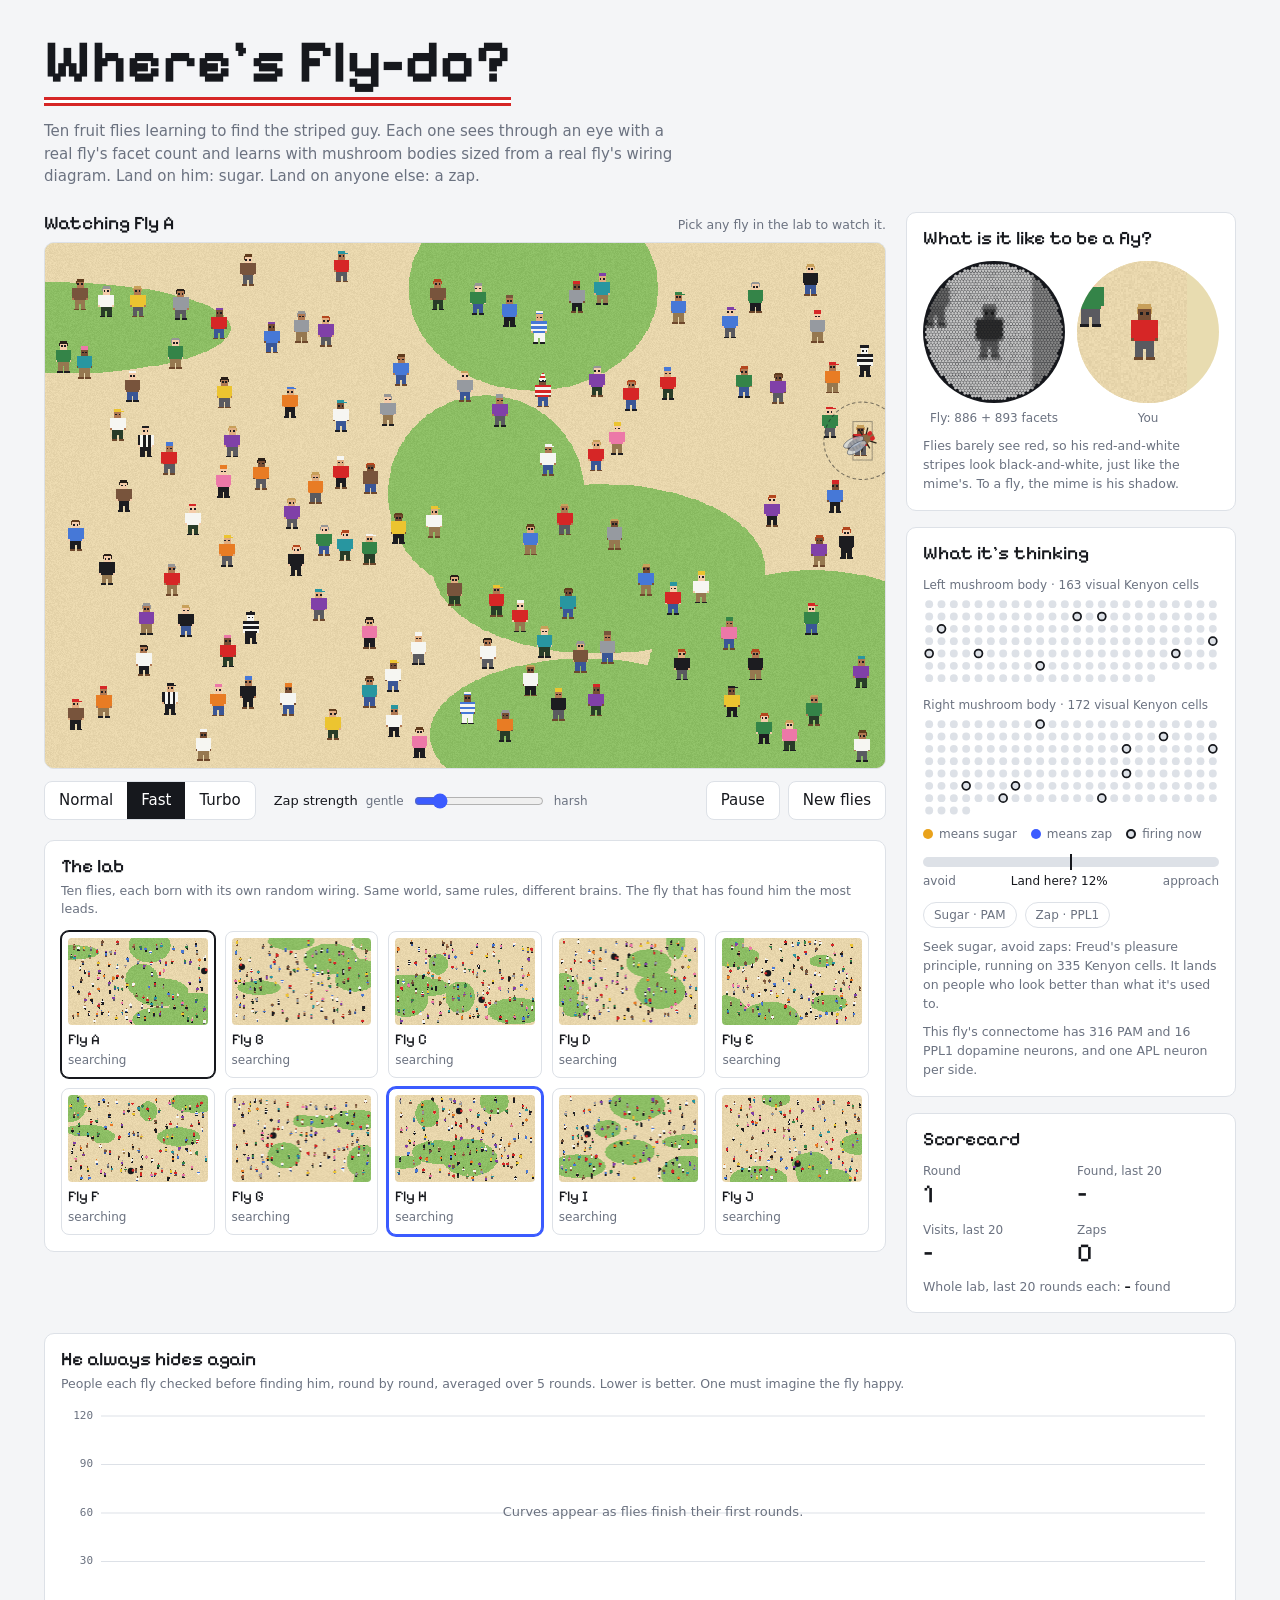
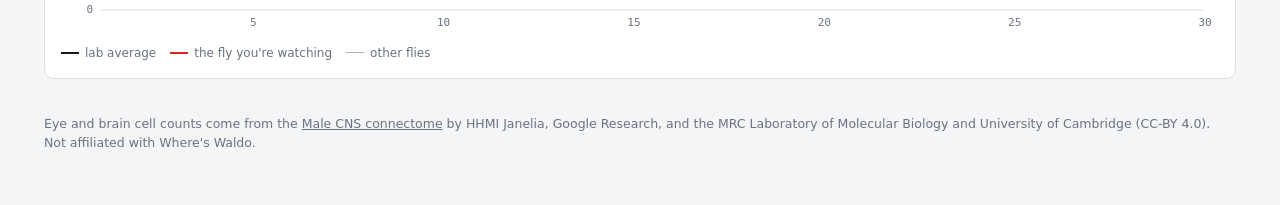
==== index.html @ f1826149 "Name the flies A through J Numbered flies next to numbered places ("Fly 3, 1st") were easy to mix up" ====
<!doctype html>
<html lang="en">
<head>
  <meta charset="utf-8">
  <meta name="viewport" content="width=device-width, initial-scale=1">
  <title>Where's Fly-do?</title>
  <meta name="description" content="Ten fruit flies learn to find the striped guy, using eye and brain cell counts from a real fly's complete wiring diagram.">
  <link rel="preconnect" href="https://fonts.googleapis.com">
  <link rel="preconnect" href="https://fonts.gstatic.com" crossorigin>
  <link rel="stylesheet" href="https://fonts.googleapis.com/css2?family=Pixelify+Sans:wght@500;700&display=swap">
  <link rel="stylesheet" href="style.css">
</head>
<body>
  <header class="masthead">
    <h1>Where's Fly-do?</h1>
    <p class="lede">Ten fruit flies learning to find the striped guy. Each one sees through an eye with a real fly's facet count and learns with mushroom bodies sized from a real fly's wiring diagram. Land on him: sugar. Land on anyone else: a zap.</p>
  </header>

  <main class="layout">
    <section class="stage" aria-labelledby="watching">
      <div class="stagehead">
        <h2 id="watching">Watching Fly A</h2>
        <p class="hint">Pick any fly in the lab to watch it.</p>
      </div>
      <div class="frame">
        <canvas id="page" role="img" aria-label="A crowd of pixel people, with a fly searching it"></canvas>
        <p id="banner" class="banner" hidden></p>
      </div>
      <div class="controls">
        <div class="seg" role="group" aria-label="Speed">
          <button type="button" data-speed="normal" aria-pressed="false">Normal</button>
          <button type="button" data-speed="fast" aria-pressed="true">Fast</button>
          <button type="button" data-speed="turbo" aria-pressed="false">Turbo</button>
        </div>
        <label class="zap">
          <span class="label">Zap strength</span>
          <span class="end">gentle</span>
          <input id="zap" type="range" min="0" max="100" value="16">
          <span class="end">harsh</span>
        </label>
        <div class="actions">
          <button type="button" id="pause" class="plain" aria-pressed="false">Pause</button>
          <button type="button" id="reset" class="plain">New flies</button>
        </div>
      </div>
    </section>

    <section class="panel labpanel" aria-labelledby="labhead">
      <h2 id="labhead">The lab</h2>
      <p class="note">Ten flies, each born with its own random wiring. Same world, same rules, different brains. The fly that has found him the most leads.</p>
      <div id="lab" class="lab"></div>
    </section>

    <aside class="side">
      <section class="panel">
        <h2>What is it like to be a fly?</h2>
        <div class="eyes">
          <figure><canvas id="flyview"></canvas><figcaption id="facets">Fly</figcaption></figure>
          <figure><canvas id="youview"></canvas><figcaption>You</figcaption></figure>
        </div>
        <p class="note">Flies barely see red, so his red-and-white stripes look black-and-white, just like the mime's. To a fly, the mime is his shadow.</p>
      </section>

      <section class="panel">
        <h2>What it's thinking</h2>
        <div class="mb"><span id="mbLeft">Left mushroom body</span><canvas id="kcLeft"></canvas></div>
        <div class="mb"><span id="mbRight">Right mushroom body</span><canvas id="kcRight"></canvas></div>
        <p class="legend"><span><i class="dot sugar"></i>means sugar</span><span><i class="dot zapdot"></i>means zap</span><span><i class="dot firing"></i>firing now</span></p>
        <div class="meter">
          <div class="track"><div id="meterFill" class="fill"></div></div>
          <div class="scale"><span>avoid</span><span id="chance">Land here?</span><span>approach</span></div>
        </div>
        <div class="dans"><span id="pam" class="dan pam">Sugar · PAM</span><span id="ppl1" class="dan ppl1">Zap · PPL1</span></div>
        <p class="note">Seek sugar, avoid zaps: Freud's pleasure principle, running on <span id="kcTotal">335</span> Kenyon cells. It lands on people who look better than what it's used to.</p>
        <p class="note" id="dopamine"></p>
      </section>

      <section class="panel stats">
        <h2>Scorecard</h2>
        <dl>
          <div><dt>Round</dt><dd id="statRound">1</dd></div>
          <div><dt>Found, last 20</dt><dd id="statFound">–</dd></div>
          <div><dt>Visits, last 20</dt><dd id="statVisits">–</dd></div>
          <div><dt>Zaps</dt><dd id="statZaps">0</dd></div>
        </dl>
        <p class="note">Whole lab, last 20 rounds each: <strong id="labFound">–</strong> found</p>
      </section>
    </aside>

    <section class="panel chartpanel" aria-labelledby="charthead">
      <h2 id="charthead">He always hides again</h2>
      <p class="note">People each fly checked before finding him, round by round, averaged over 5 rounds. Lower is better. One must imagine the fly happy.</p>
      <canvas id="chart" role="img" aria-label="Learning curves for the ten flies"></canvas>
      <p class="legend"><span><i class="line avg"></i>lab average</span><span><i class="line mine"></i>the fly you're watching</span><span><i class="line others"></i>other flies</span></p>
    </section>
  </main>

  <footer class="footer">
    <p>Eye and brain cell counts come from the <a href="https://male-cns.janelia.org/">Male CNS connectome</a> by HHMI Janelia, Google Research, and the MRC Laboratory of Molecular Biology and University of Cambridge (CC-BY 4.0). Not affiliated with Where's Waldo.</p>
  </footer>

  <script src="src/connectome.js"></script>
  <script src="src/util.js"></script>
  <script src="src/scene.js"></script>
  <script src="src/eye.js"></script>
  <script src="src/brain.js"></script>
  <script src="src/game.js"></script>
  <script src="src/ui.js"></script>
</body>
</html>
---- style.css ----
:root {
  --paper: #f4f5f7;
  --panel: #ffffff;
  --ink: #16181d;
  --slate: #6b7280;
  --line: #dde1e7;
  --red: #d62626;   /* the striped guy's red, the one color the flies can barely see */
  --honey: #e9a21b; /* sugar */
  --volt: #3b5bff;  /* zap */
  --found: #22c55e; /* a fly just found him */
  --display: "Pixelify Sans", ui-monospace, "Courier New", monospace;
  --body: system-ui, -apple-system, "Segoe UI", Roboto, sans-serif;
  --mono: ui-monospace, "SF Mono", Menlo, Consolas, monospace;
}

* { box-sizing: border-box; }

body {
  margin: 0;
  background: var(--paper);
  color: var(--ink);
  font: 15px/1.5 var(--body);
}

a { color: inherit; }

button:focus-visible,
input:focus-visible {
  outline: 2px solid var(--volt);
  outline-offset: 2px;
}

.masthead {
  max-width: 1240px;
  margin: 0 auto;
  padding: 32px 24px 12px;
}

h1 {
  display: inline-block;
  margin: 0;
  padding-bottom: 14px;
  font-family: var(--display);
  font-weight: 700;
  font-size: clamp(36px, 5.5vw, 60px);
  line-height: 1;
  /* three 3px bands, the same stripes the striped guy wears */
  background: linear-gradient(var(--red) 0 3px, #fff 3px 6px, var(--red) 6px 9px) left bottom / 100% 9px no-repeat;
}

.lede {
  max-width: 68ch;
  margin: 14px 0 0;
  color: var(--slate);
  text-wrap: pretty;
}

.layout {
  max-width: 1240px;
  margin: 0 auto;
  padding: 12px 24px 24px;
  display: grid;
  grid-template-columns: minmax(0, 1fr) 330px;
  /* The side panels are taller than the stage. A flexible second row takes up that extra
     height, so the lab sits right under the stage instead of below a gap. */
  grid-template-rows: auto 1fr auto;
  grid-template-areas:
    "stage side"
    "lab   side"
    "chart chart";
  gap: 20px;
  align-items: start;
}

.stage { grid-area: stage; }
.labpanel { grid-area: lab; }
.side { grid-area: side; display: grid; gap: 16px; }
.chartpanel { grid-area: chart; }

h2 {
  margin: 0;
  font-family: var(--display);
  font-weight: 500;
  font-size: 19px;
  line-height: 1.2;
  text-wrap: balance;
}

.stagehead {
  display: flex;
  flex-wrap: wrap;
  align-items: baseline;
  justify-content: space-between;
  gap: 4px 16px;
  margin-bottom: 8px;
}

.hint, .note {
  margin: 0;
  font-size: 12.5px;
  color: var(--slate);
}

.panel .note { margin-top: 10px; }
.panel h2 + .note { margin-top: 4px; }

.frame {
  position: relative;
  overflow: hidden;
  border: 1px solid var(--line);
  border-radius: 10px;
  background: #e8dcb0;
}

#page {
  display: block;
  width: 100%;
  aspect-ratio: 960 / 600;
}

.banner {
  position: absolute;
  top: 12px;
  left: 50%;
  transform: translateX(-50%);
  margin: 0;
  padding: 6px 14px;
  border-radius: 6px;
  background: var(--ink);
  color: #fff;
  font-family: var(--display);
  font-size: 18px;
  white-space: nowrap;
}

.controls {
  display: flex;
  flex-wrap: wrap;
  align-items: center;
  gap: 10px 18px;
  margin-top: 12px;
}

.seg {
  display: inline-flex;
  overflow: hidden;
  border: 1px solid var(--line);
  border-radius: 8px;
  background: var(--panel);
}

.seg button {
  padding: 7px 14px;
  border: 0;
  background: transparent;
  color: var(--ink);
  font: inherit;
  cursor: pointer;
}

.seg button[aria-pressed="true"] {
  background: var(--ink);
  color: #fff;
}

.zap {
  display: inline-flex;
  align-items: center;
  gap: 8px;
  font-size: 13px;
}

.zap .end { color: var(--slate); font-size: 12px; }
.zap input { width: 130px; accent-color: var(--volt); }

.actions { display: inline-flex; gap: 8px; margin-left: auto; }

.plain {
  padding: 7px 14px;
  border: 1px solid var(--line);
  border-radius: 8px;
  background: var(--panel);
  color: var(--ink);
  font: inherit;
  cursor: pointer;
}

.plain:hover, .seg button:hover:not([aria-pressed="true"]) { background: #eceef2; }

.panel {
  padding: 14px 16px 16px;
  border: 1px solid var(--line);
  border-radius: 10px;
  background: var(--panel);
}

.lab {
  display: grid;
  grid-template-columns: repeat(5, minmax(0, 1fr));
  gap: 10px;
  margin-top: 12px;
}

.card {
  position: relative;
  display: grid;
  gap: 3px;
  padding: 6px 6px 8px;
  border: 1px solid var(--line);
  border-radius: 8px;
  background: var(--panel);
  color: inherit;
  font: inherit;
  text-align: left;
  cursor: pointer;
  transition: border-color 0.15s, box-shadow 0.15s;
}

.card canvas {
  display: block;
  width: 100%;
  aspect-ratio: 16 / 10;
  margin-bottom: 3px;
  border-radius: 4px;
}

.card .name { font-family: var(--display); font-size: 15px; line-height: 1.1; }
.card .score { font-size: 12px; color: var(--slate); font-variant-numeric: tabular-nums; }

.card .rank {
  margin-left: 6px;
  padding: 1px 6px;
  border-radius: 999px;
  background: #eef0f3;
  color: var(--slate);
  font-family: var(--body);
  font-size: 10.5px;
  vertical-align: 2px;
}

.card .rank:empty { display: none; }
.card.leader .rank { background: var(--ink); color: #fff; }
.card:hover { border-color: #b9bfc9; }
.card[aria-pressed="true"] { border-color: var(--ink); box-shadow: 0 0 0 1px var(--ink); }
.card[data-flash="zap"] { border-color: var(--volt); box-shadow: 0 0 0 2px var(--volt); }

/* When a fly finds him, its card glows green for a second, on a layer of its own so the
   watched-fly outline underneath stays put. */
.card::after {
  content: "";
  position: absolute;
  inset: -4px;
  border-radius: 11px;
  box-shadow: 0 0 0 3px var(--found), 0 0 16px 2px rgba(34, 197, 94, 0.6);
  opacity: 0;
  pointer-events: none;
}

.card[data-flash="found"]::after { animation: found-glow 1s ease-out; }

@keyframes found-glow {
  0%, 55% { opacity: 1; }
  100% { opacity: 0; }
}

@media (prefers-reduced-motion: reduce) {
  .card[data-flash="found"]::after { animation: none; opacity: 1; }
}

.eyes {
  display: grid;
  grid-template-columns: 1fr 1fr;
  gap: 12px;
  margin-top: 12px;
}

.eyes figure { margin: 0; }
.eyes canvas { display: block; width: 100%; aspect-ratio: 1; }

figcaption {
  margin-top: 6px;
  font-size: 12px;
  color: var(--slate);
  text-align: center;
  font-variant-numeric: tabular-nums;
}

.mb { margin-top: 12px; }
.mb span { display: block; margin-bottom: 4px; font-size: 12px; color: var(--slate); }
.mb canvas { display: block; width: 100%; height: 90px; }

.legend {
  display: flex;
  flex-wrap: wrap;
  gap: 4px 14px;
  margin: 8px 0 0;
  font-size: 12px;
  color: var(--slate);
}

.legend span { display: inline-flex; align-items: center; gap: 6px; }
.dot { display: inline-block; width: 10px; height: 10px; border-radius: 50%; }
.dot.sugar { background: var(--honey); }
.dot.zapdot { background: var(--volt); }
.dot.firing { background: var(--line); box-shadow: inset 0 0 0 2px var(--ink); }
.line { display: inline-block; width: 18px; border-top: 2.5px solid var(--ink); }
.line.mine { border-top: 2px solid var(--red); }
.line.others { border-top: 1px solid rgba(107, 114, 128, 0.55); }

.meter { margin-top: 14px; }

.track {
  position: relative;
  height: 10px;
  border-radius: 5px;
  background: var(--line);
}

.track::after {
  content: "";
  position: absolute;
  top: -3px;
  bottom: -3px;
  left: calc(50% - 1px);
  width: 2px;
  background: var(--ink);
}

.fill { position: absolute; top: 0; bottom: 0; width: 0; border-radius: 5px; }

.scale {
  display: flex;
  justify-content: space-between;
  margin-top: 5px;
  font-size: 12px;
  color: var(--slate);
}

.scale #chance { color: var(--ink); font-variant-numeric: tabular-nums; }

.dans { display: flex; gap: 8px; margin-top: 12px; }

.dan {
  padding: 3px 10px;
  border: 1px solid var(--line);
  border-radius: 999px;
  font-size: 12px;
  color: var(--slate);
  transition: background-color 0.15s, color 0.15s, border-color 0.15s;
}

.dan.pam.on { background: var(--honey); border-color: var(--honey); color: var(--ink); }
.dan.ppl1.on { background: var(--volt); border-color: var(--volt); color: #fff; }

.stats dl {
  display: grid;
  grid-template-columns: 1fr 1fr;
  gap: 12px;
  margin: 12px 0 0;
}

.stats dt { font-size: 12px; color: var(--slate); }

.stats dd {
  margin: 0;
  font-family: var(--display);
  font-size: 26px;
  line-height: 1.1;
  font-variant-numeric: tabular-nums;
}

.stats strong { color: var(--ink); }

#chart { display: block; width: 100%; height: 230px; margin-top: 12px; }

.footer {
  max-width: 1240px;
  margin: 0 auto;
  padding: 0 24px 40px;
  font-size: 12.5px;
  color: var(--slate);
}

@media (max-width: 980px) {
  .layout {
    grid-template-columns: minmax(0, 1fr);
    grid-template-rows: none;
    grid-template-areas: "stage" "lab" "side" "chart";
  }
  .lab { grid-template-columns: repeat(auto-fill, minmax(150px, 1fr)); }
  .actions { margin-left: 0; }
}
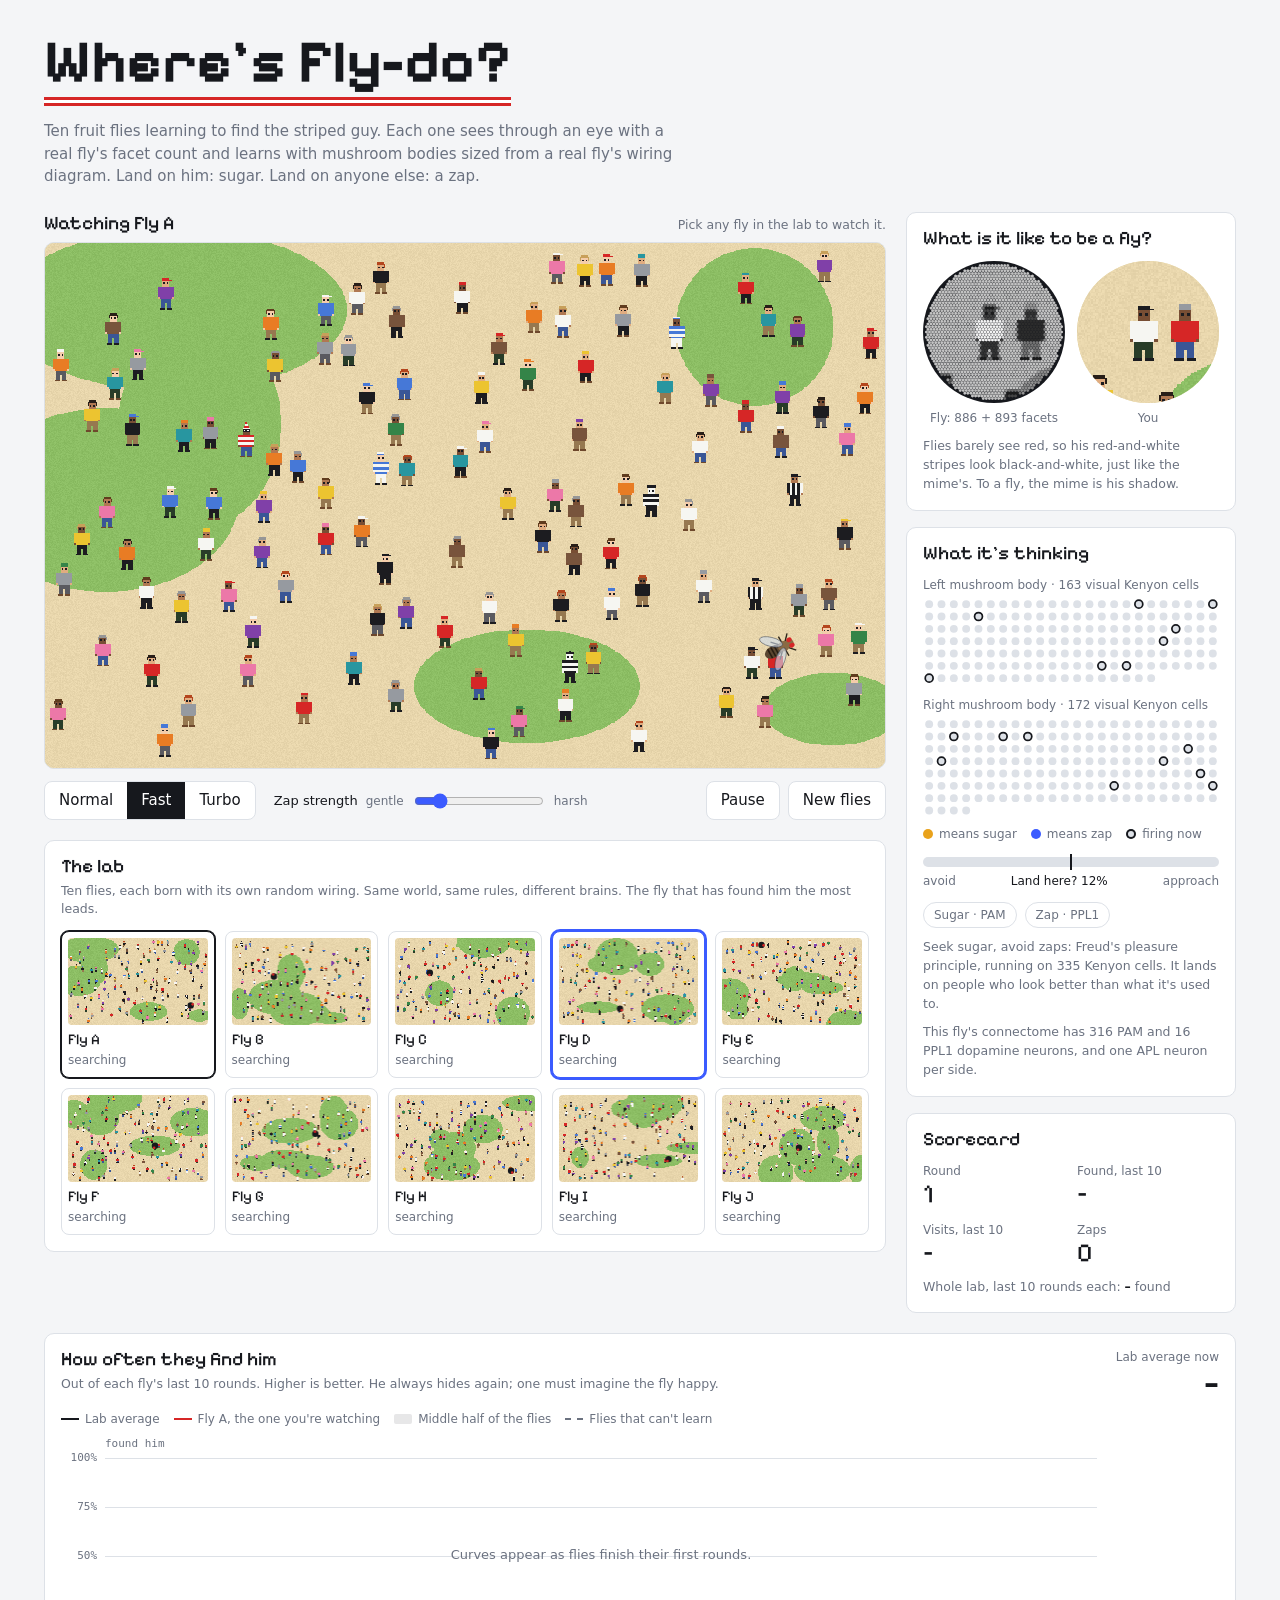
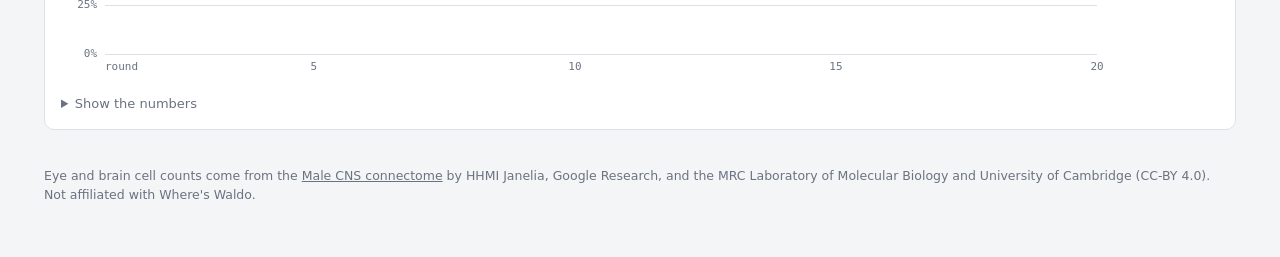
==== commit b21a8a6d: "Clearer learning chart; red crosses on wrong guesses - Plot how often each fly finds him (share of i" ====
--- a/index.html
+++ b/index.html
@@ -79,19 +79,42 @@
         <h2>Scorecard</h2>
         <dl>
           <div><dt>Round</dt><dd id="statRound">1</dd></div>
-          <div><dt>Found, last 20</dt><dd id="statFound">–</dd></div>
-          <div><dt>Visits, last 20</dt><dd id="statVisits">–</dd></div>
+          <div><dt>Found, last 10</dt><dd id="statFound">–</dd></div>
+          <div><dt>Visits, last 10</dt><dd id="statVisits">–</dd></div>
           <div><dt>Zaps</dt><dd id="statZaps">0</dd></div>
         </dl>
-        <p class="note">Whole lab, last 20 rounds each: <strong id="labFound">–</strong> found</p>
+        <p class="note">Whole lab, last 10 rounds each: <strong id="labFound">–</strong> found</p>
       </section>
     </aside>
 
     <section class="panel chartpanel" aria-labelledby="charthead">
-      <h2 id="charthead">He always hides again</h2>
-      <p class="note">People each fly checked before finding him, round by round, averaged over 5 rounds. Lower is better. One must imagine the fly happy.</p>
-      <canvas id="chart" role="img" aria-label="Learning curves for the ten flies"></canvas>
-      <p class="legend"><span><i class="line avg"></i>lab average</span><span><i class="line mine"></i>the fly you're watching</span><span><i class="line others"></i>other flies</span></p>
+      <div class="charthead">
+        <div>
+          <h2 id="charthead">How often they find him</h2>
+          <p class="note">Out of each fly's last 10 rounds. Higher is better. He always hides again; one must imagine the fly happy.</p>
+        </div>
+        <p class="labnow"><span class="labnow-label">Lab average now</span><span id="labNow" class="labnow-value">–</span></p>
+      </div>
+      <p class="legend chartlegend">
+        <span><i class="key avg"></i>Lab average</span>
+        <span><i class="key mine"></i><span><span id="legendFly">Fly A</span>, the one you're watching</span></span>
+        <span><i class="key band"></i>Middle half of the flies</span>
+        <span><i class="key base"></i>Flies that can't learn</span>
+      </p>
+      <div class="chartwrap">
+        <canvas id="chart" tabindex="0" role="img" aria-label="How often the flies find him, round by round. Hover or use the arrow keys to read any round."></canvas>
+        <div id="chartTip" class="tip" hidden></div>
+      </div>
+      <details id="numbers" class="numbers">
+        <summary>Show the numbers</summary>
+        <div class="tablewrap">
+          <table>
+            <caption>The last 15 rounds, newest first. Each value is the share of a fly's last 10 rounds where it found him.</caption>
+            <thead><tr><th scope="col">Round</th><th scope="col">Lab average</th><th scope="col" id="numbersFly">Fly A</th><th scope="col">Middle half</th></tr></thead>
+            <tbody id="numbersBody"></tbody>
+          </table>
+        </div>
+      </details>
     </section>
   </main>
 
--- a/style.css
+++ b/style.css
@@ -298,14 +298,15 @@
   color: var(--slate);
 }
 
-.legend span { display: inline-flex; align-items: center; gap: 6px; }
+.legend > span { display: inline-flex; align-items: center; gap: 6px; }
 .dot { display: inline-block; width: 10px; height: 10px; border-radius: 50%; }
 .dot.sugar { background: var(--honey); }
 .dot.zapdot { background: var(--volt); }
 .dot.firing { background: var(--line); box-shadow: inset 0 0 0 2px var(--ink); }
-.line { display: inline-block; width: 18px; border-top: 2.5px solid var(--ink); }
-.line.mine { border-top: 2px solid var(--red); }
-.line.others { border-top: 1px solid rgba(107, 114, 128, 0.55); }
+.key { display: inline-block; width: 18px; border-top: 2px solid var(--ink); }
+.key.mine { border-top-color: var(--red); }
+.key.band { height: 10px; border: 0; border-radius: 2px; background: rgba(22, 24, 29, 0.1); }
+.key.base { border-top: 2px dashed var(--slate); }
 
 .meter { margin-top: 14px; }
 
@@ -371,7 +372,52 @@
 
 .stats strong { color: var(--ink); }
 
-#chart { display: block; width: 100%; height: 230px; margin-top: 12px; }
+.charthead {
+  display: flex;
+  flex-wrap: wrap;
+  align-items: flex-start;
+  justify-content: space-between;
+  gap: 8px 24px;
+}
+
+.labnow { margin: 0; text-align: right; }
+.labnow-label { display: block; font-size: 12px; color: var(--slate); }
+.labnow-value { font: 600 30px/1.1 var(--body); }
+
+.chartlegend { margin-top: 10px; }
+
+.chartwrap { position: relative; margin-top: 6px; }
+
+#chart { display: block; width: 100%; height: 250px; border-radius: 4px; }
+#chart:focus-visible { outline: 2px solid var(--volt); outline-offset: 2px; }
+
+.tip {
+  position: absolute;
+  z-index: 2;
+  min-width: 190px;
+  padding: 8px 10px;
+  border: 1px solid var(--line);
+  border-radius: 8px;
+  background: var(--panel);
+  box-shadow: 0 6px 18px rgba(22, 24, 29, 0.12);
+  font-size: 12px;
+  pointer-events: none;
+}
+
+.tip .tip-round { margin-bottom: 4px; color: var(--slate); }
+.tip .row { display: grid; grid-template-columns: 18px auto 1fr; align-items: center; gap: 8px; line-height: 1.7; }
+.tip .value { font-weight: 600; font-variant-numeric: tabular-nums; }
+.tip .label { color: var(--slate); }
+
+.numbers { margin-top: 10px; font-size: 13px; }
+.numbers summary { cursor: pointer; color: var(--slate); }
+.numbers summary:focus-visible { outline: 2px solid var(--volt); outline-offset: 2px; }
+.tablewrap { overflow-x: auto; }
+.numbers table { margin-top: 8px; border-collapse: collapse; font-variant-numeric: tabular-nums; }
+.numbers caption { padding-bottom: 6px; color: var(--slate); text-align: left; font-size: 12px; }
+.numbers th, .numbers td { padding: 4px 16px 4px 0; border-bottom: 1px solid var(--line); text-align: right; white-space: nowrap; }
+.numbers th { font-weight: 600; }
+.numbers th:first-child, .numbers td:first-child { text-align: left; }
 
 .footer {
   max-width: 1240px;
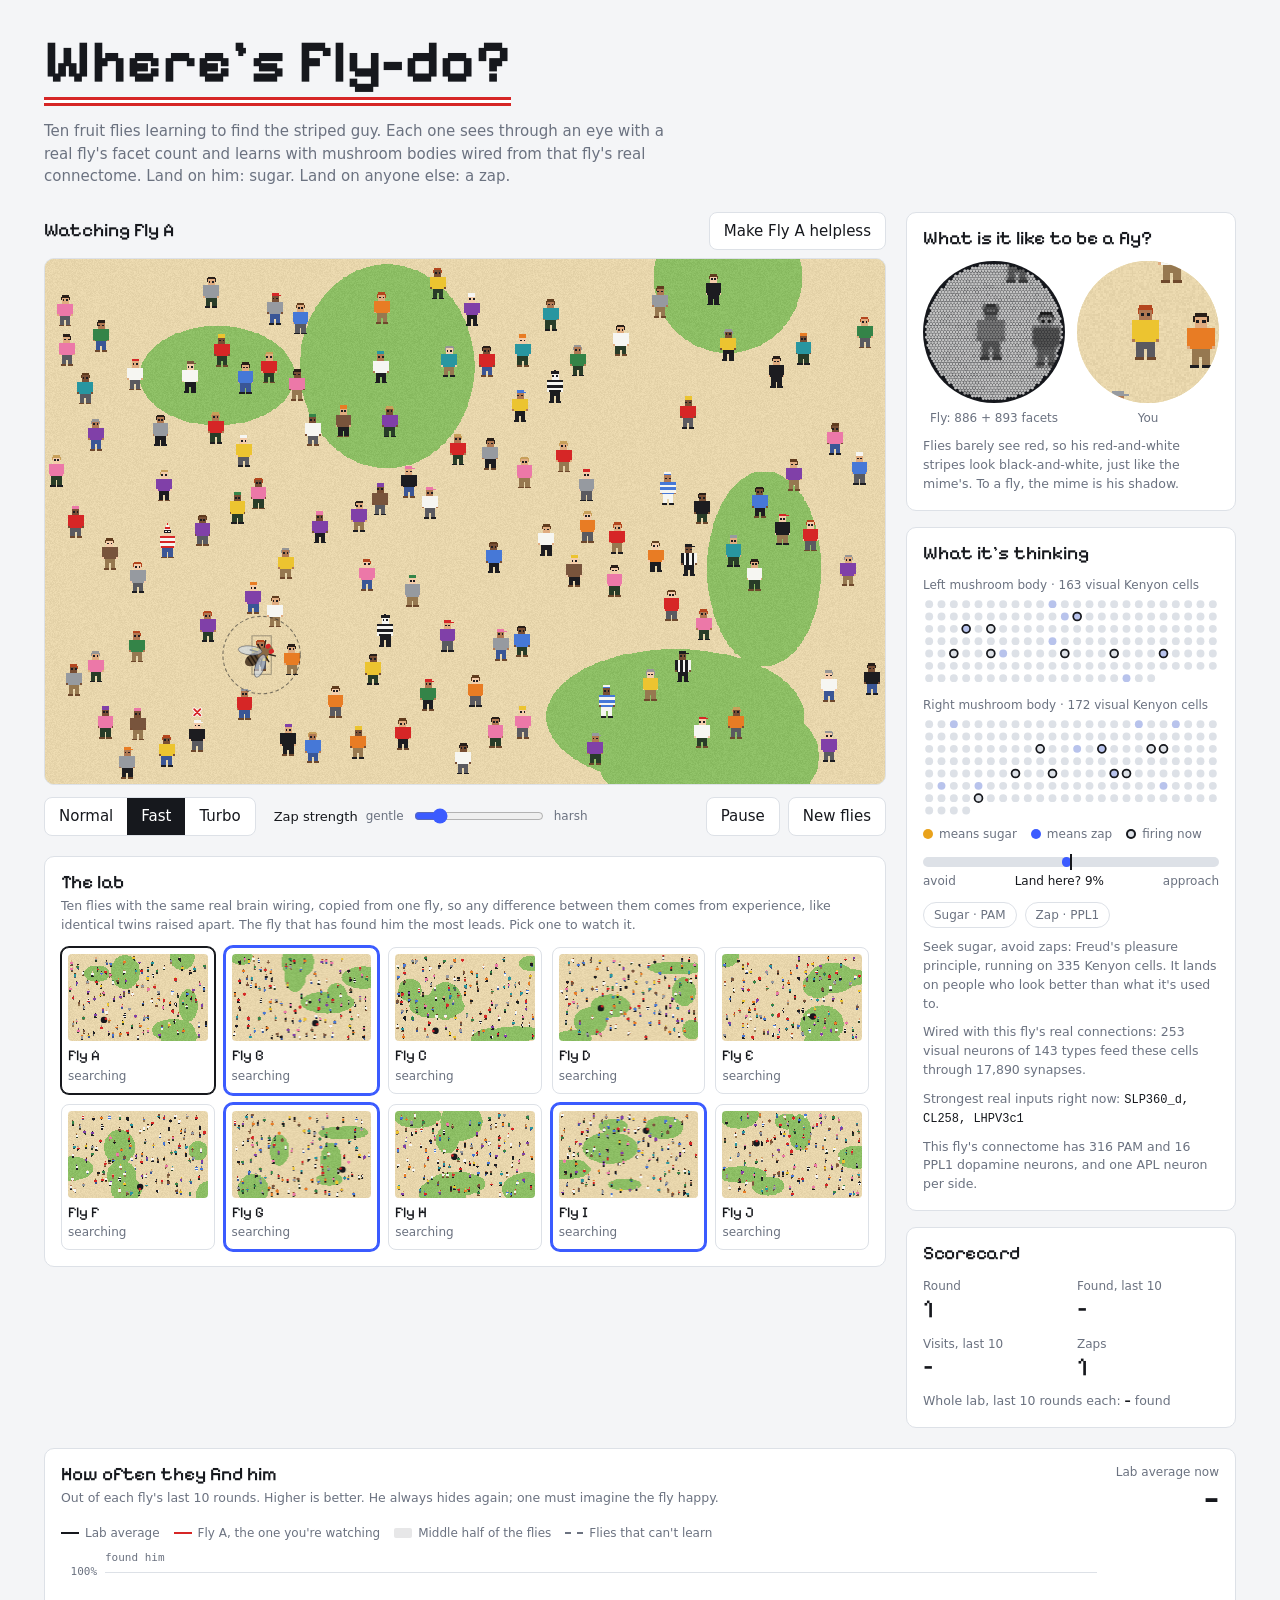
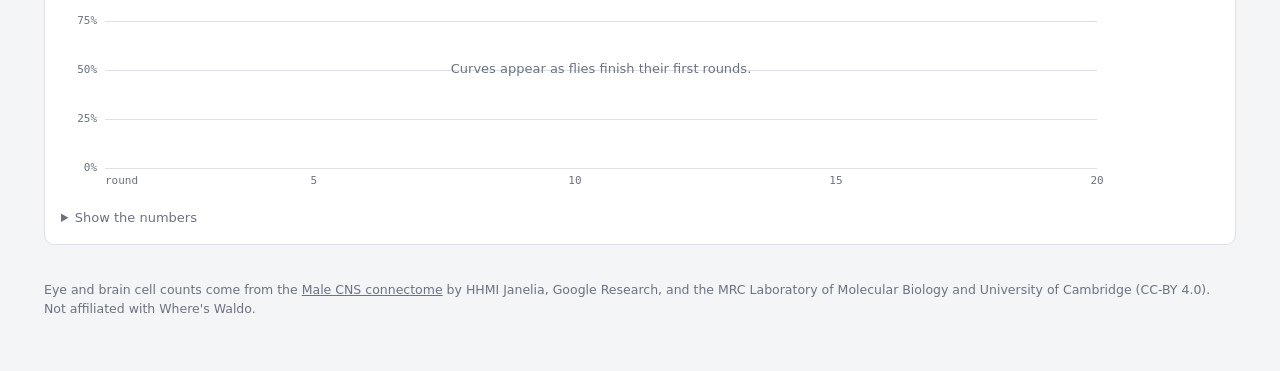
==== commit ecaf1322: "Real connectome wiring, a helplessness button, and phone fixes Real wiring - scripts/extract_wiring." ====
--- a/index.html
+++ b/index.html
@@ -13,15 +13,16 @@
 <body>
   <header class="masthead">
     <h1>Where's Fly-do?</h1>
-    <p class="lede">Ten fruit flies learning to find the striped guy. Each one sees through an eye with a real fly's facet count and learns with mushroom bodies sized from a real fly's wiring diagram. Land on him: sugar. Land on anyone else: a zap.</p>
+    <p class="lede">Ten fruit flies learning to find the striped guy. Each one sees through an eye with a real fly's facet count and learns with mushroom bodies wired from that fly's real connectome. Land on him: sugar. Land on anyone else: a zap.</p>
   </header>
 
   <main class="layout">
     <section class="stage" aria-labelledby="watching">
       <div class="stagehead">
         <h2 id="watching">Watching Fly A</h2>
-        <p class="hint">Pick any fly in the lab to watch it.</p>
+        <button type="button" id="helpless" class="plain">Make Fly A helpless</button>
       </div>
+      <p id="helplessNote" class="callout" hidden></p>
       <div class="frame">
         <canvas id="page" role="img" aria-label="A crowd of pixel people, with a fly searching it"></canvas>
         <p id="banner" class="banner" hidden></p>
@@ -47,7 +48,7 @@
 
     <section class="panel labpanel" aria-labelledby="labhead">
       <h2 id="labhead">The lab</h2>
-      <p class="note">Ten flies, each born with its own random wiring. Same world, same rules, different brains. The fly that has found him the most leads.</p>
+      <p class="note">Ten flies with the same real brain wiring, copied from one fly, so any difference between them comes from experience, like identical twins raised apart. The fly that has found him the most leads. Pick one to watch it.</p>
       <div id="lab" class="lab"></div>
     </section>
 
@@ -71,7 +72,9 @@
           <div class="scale"><span>avoid</span><span id="chance">Land here?</span><span>approach</span></div>
         </div>
         <div class="dans"><span id="pam" class="dan pam">Sugar · PAM</span><span id="ppl1" class="dan ppl1">Zap · PPL1</span></div>
-        <p class="note">Seek sugar, avoid zaps: Freud's pleasure principle, running on <span id="kcTotal">335</span> Kenyon cells. It lands on people who look better than what it's used to.</p>
+        <p class="note">Seek sugar, avoid zaps: Freud's pleasure principle, running on <span id="kcTotal">335</span> Kenyon cells. <span id="landRule">It lands on people who look better than what it's used to.</span></p>
+        <p class="note" id="wired"></p>
+        <p class="note">Strongest real inputs right now: <span id="inputsNow" class="inputs">–</span></p>
         <p class="note" id="dopamine"></p>
       </section>
 
@@ -126,6 +129,7 @@
   <script src="src/util.js"></script>
   <script src="src/scene.js"></script>
   <script src="src/eye.js"></script>
+  <script src="src/wiring.js"></script>
   <script src="src/brain.js"></script>
   <script src="src/game.js"></script>
   <script src="src/ui.js"></script>
--- a/style.css
+++ b/style.css
@@ -95,7 +95,16 @@
   margin-bottom: 8px;
 }
 
-.hint, .note {
+.callout {
+  margin: 0 0 10px;
+  padding: 8px 12px;
+  border-left: 3px solid var(--volt);
+  border-radius: 6px;
+  background: #eef1ff;
+  font-size: 13px;
+}
+
+.note {
   margin: 0;
   font-size: 12.5px;
   color: var(--slate);
@@ -239,6 +248,21 @@
 }
 
 .card .rank:empty { display: none; }
+
+.card .tag {
+  position: absolute;
+  top: 10px;
+  left: 10px;
+  display: none;
+  padding: 1px 6px;
+  border-radius: 999px;
+  background: var(--ink);
+  color: #fff;
+  font-size: 10.5px;
+}
+
+.card.helpless .tag { display: inline-block; }
+.inputs { color: var(--ink); font-family: var(--mono); font-size: 12px; }
 .card.leader .rank { background: var(--ink); color: #fff; }
 .card:hover { border-color: #b9bfc9; }
 .card[aria-pressed="true"] { border-color: var(--ink); box-shadow: 0 0 0 1px var(--ink); }
@@ -388,7 +412,7 @@
 
 .chartwrap { position: relative; margin-top: 6px; }
 
-#chart { display: block; width: 100%; height: 250px; border-radius: 4px; }
+#chart { display: block; width: 100%; height: 250px; border-radius: 4px; touch-action: pan-y; /* sideways drags scrub the chart */ }
 #chart:focus-visible { outline: 2px solid var(--volt); outline-offset: 2px; }
 
 .tip {
@@ -427,12 +451,27 @@
   color: var(--slate);
 }
 
+/* Fingers need bigger targets than mouse pointers. */
+@media (pointer: coarse) {
+  .seg button, .plain { min-height: 44px; }
+  .zap input { height: 32px; }
+  .numbers summary { padding: 10px 0; }
+}
+
 @media (max-width: 980px) {
   .layout {
     grid-template-columns: minmax(0, 1fr);
     grid-template-rows: none;
     grid-template-areas: "stage" "lab" "side" "chart";
   }
-  .lab { grid-template-columns: repeat(auto-fill, minmax(150px, 1fr)); }
+  .lab { grid-template-columns: repeat(auto-fill, minmax(128px, 1fr)); }
   .actions { margin-left: 0; }
 }
+
+@media (max-width: 480px) {
+  .masthead { padding: 24px 16px 8px; }
+  .layout { padding: 8px 16px 20px; gap: 16px; }
+  .footer { padding: 0 16px 32px; }
+  .panel { padding: 12px 12px 14px; }
+  .lab { gap: 8px; }
+}
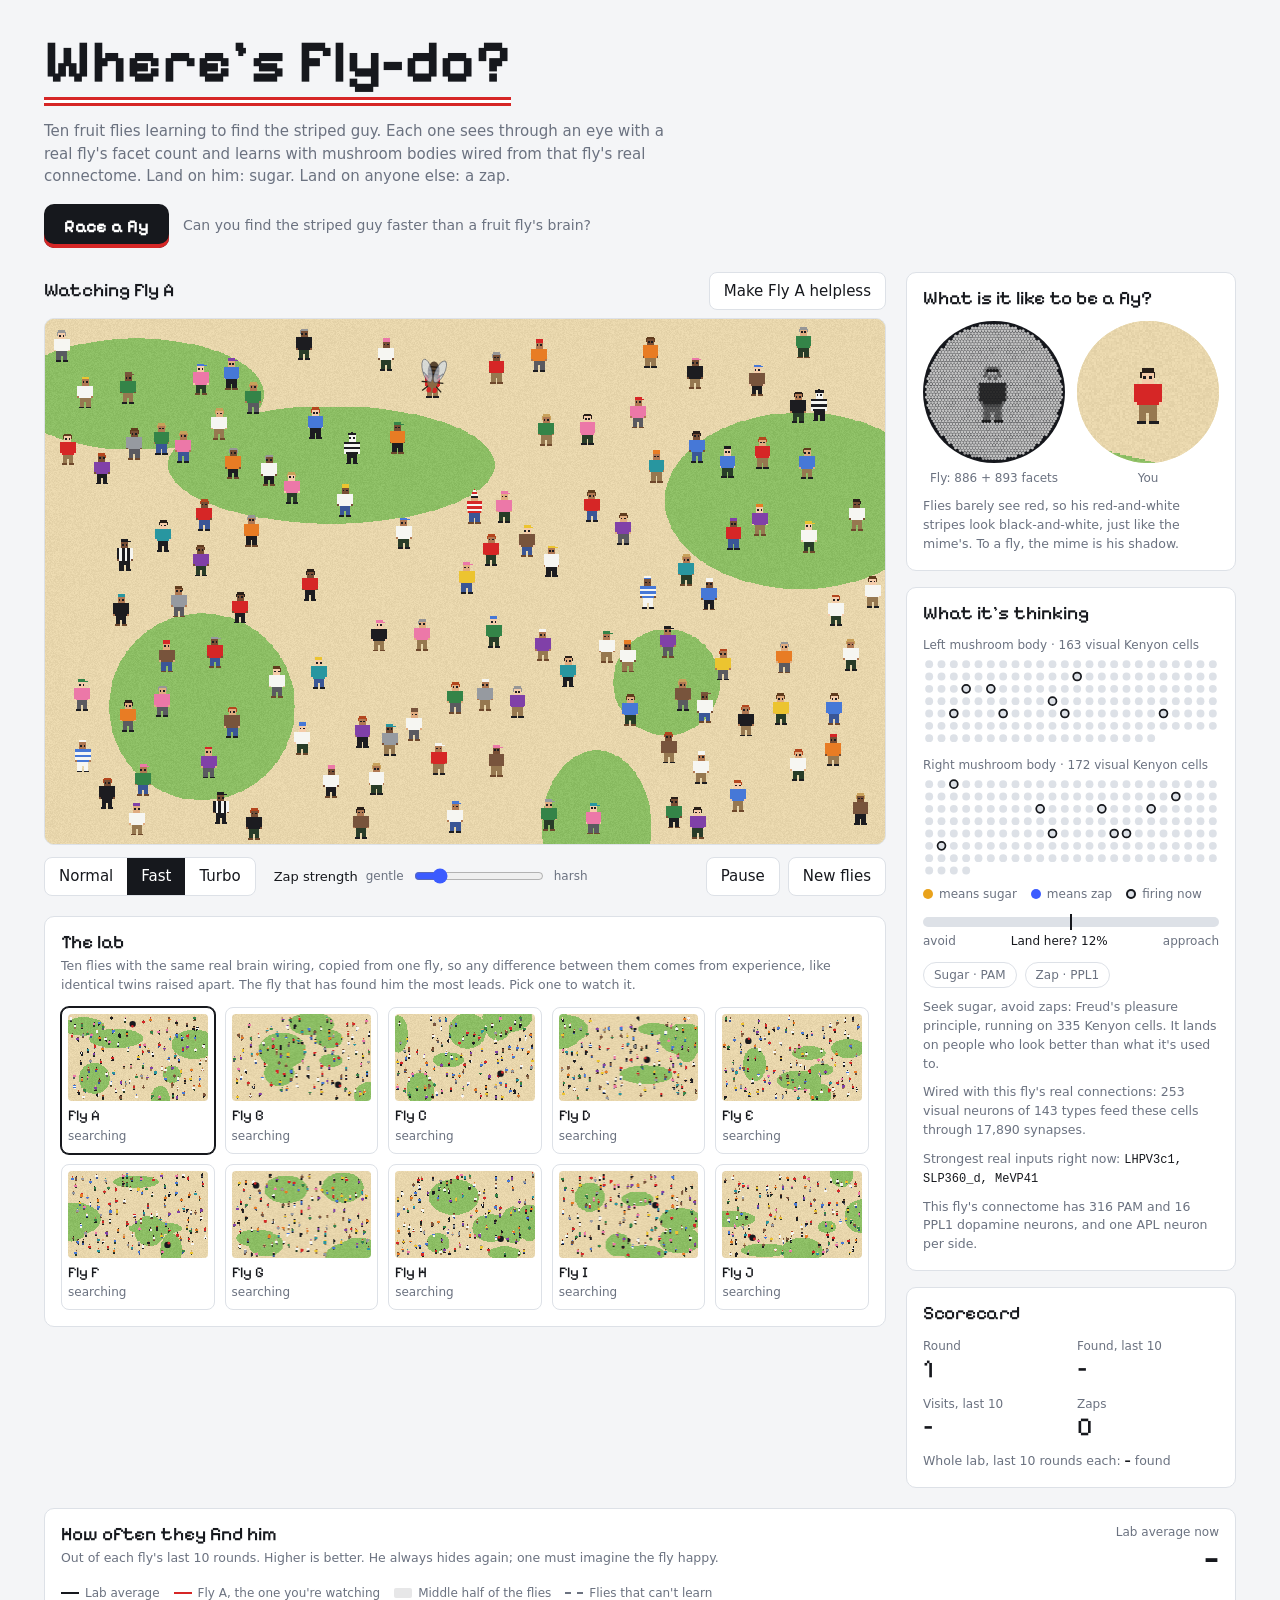
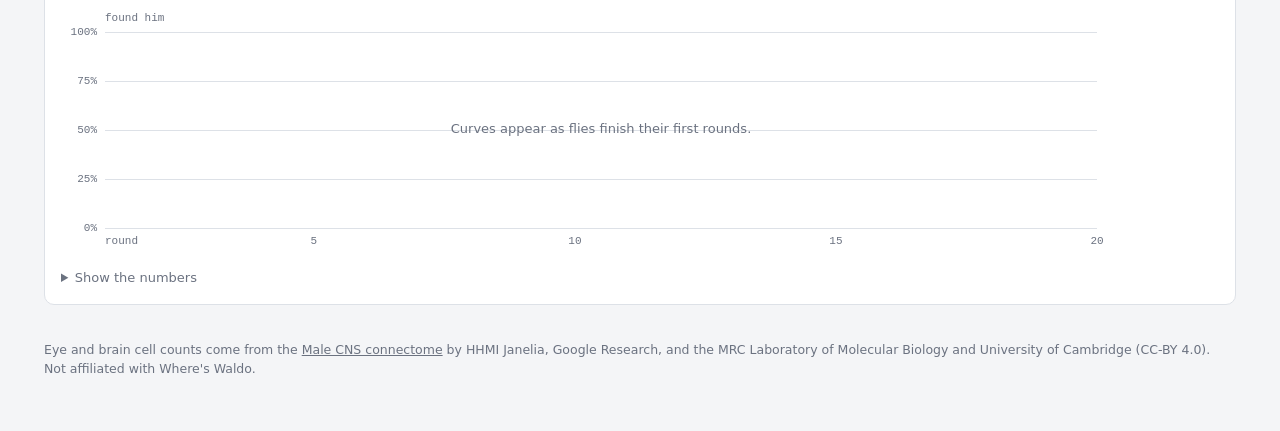
==== commit 8895434c: "Race the fly, and a link preview card Race the fly - "Race a fly" pits you against a copy of the lab" ====
--- a/index.html
+++ b/index.html
@@ -4,7 +4,22 @@
   <meta charset="utf-8">
   <meta name="viewport" content="width=device-width, initial-scale=1">
   <title>Where's Fly-do?</title>
-  <meta name="description" content="Ten fruit flies learn to find the striped guy, using eye and brain cell counts from a real fly's complete wiring diagram.">
+  <meta name="description" content="Race a fruit fly's brain at finding the striped guy. Ten flies, wired from a real fly's connectome, learn by trial and error.">
+  <link rel="icon" href="data:image/svg+xml,<svg xmlns='http://www.w3.org/2000/svg' viewBox='0 0 100 100'><text y='.9em' font-size='90'>🪰</text></svg>">
+  <meta property="og:type" content="website">
+  <meta property="og:site_name" content="Where's Fly-do?">
+  <meta property="og:url" content="https://apeabody007.github.io/flydo/">
+  <meta property="og:title" content="Where's Fly-do? Can you beat a fruit fly's brain?">
+  <meta property="og:description" content="Race a fruit fly, wired from a real fly's connectome, to find the striped guy. Then give one learned helplessness and watch it recover.">
+  <meta property="og:image" content="https://apeabody007.github.io/flydo/social-card.png">
+  <meta property="og:image:width" content="1200">
+  <meta property="og:image:height" content="630">
+  <meta property="og:image:alt" content="A pixel-art crowd with a fruit fly searching it, and the striped guy seen through human eyes next to a fly's gray compound eye.">
+  <meta name="twitter:card" content="summary_large_image">
+  <meta name="twitter:title" content="Where's Fly-do? Can you beat a fruit fly's brain?">
+  <meta name="twitter:description" content="Race a fruit fly, wired from a real fly's connectome, to find the striped guy.">
+  <meta name="twitter:image" content="https://apeabody007.github.io/flydo/social-card.png">
+  <meta name="twitter:image:alt" content="A pixel-art crowd with a fruit fly searching it, and the striped guy seen through human eyes next to a fly's gray compound eye.">
   <link rel="preconnect" href="https://fonts.googleapis.com">
   <link rel="preconnect" href="https://fonts.gstatic.com" crossorigin>
   <link rel="stylesheet" href="https://fonts.googleapis.com/css2?family=Pixelify+Sans:wght@500;700&display=swap">
@@ -14,6 +29,10 @@
   <header class="masthead">
     <h1>Where's Fly-do?</h1>
     <p class="lede">Ten fruit flies learning to find the striped guy. Each one sees through an eye with a real fly's facet count and learns with mushroom bodies wired from that fly's real connectome. Land on him: sugar. Land on anyone else: a zap.</p>
+    <div class="cta">
+      <button type="button" id="raceStart" class="primary">Race a fly</button>
+      <span>Can you find the striped guy faster than a fruit fly's brain?</span>
+    </div>
   </header>
 
   <main class="layout">
@@ -125,6 +144,38 @@
     <p>Eye and brain cell counts come from the <a href="https://male-cns.janelia.org/">Male CNS connectome</a> by HHMI Janelia, Google Research, and the MRC Laboratory of Molecular Biology and University of Cambridge (CC-BY 4.0). Not affiliated with Where's Waldo.</p>
   </footer>
 
+  <div id="race" class="race" hidden>
+    <div class="race-box" role="dialog" aria-modal="true" aria-labelledby="raceTitle">
+      <div class="race-head">
+        <h2 id="raceTitle">Race a fly</h2>
+        <button type="button" id="raceClose" class="plain">Back to the lab</button>
+      </div>
+      <p id="raceIntro" class="note"></p>
+      <div class="race-hud">
+        <div class="hud"><span class="hud-label">You</span><span id="raceYou" class="hud-value">0.0s</span><span id="racePenalty" class="hud-penalty" hidden>+2s</span></div>
+        <div class="hud"><span id="raceFlyLabel" class="hud-label">The fly</span><span id="raceFly" class="hud-value">ready</span></div>
+      </div>
+      <div class="race-frame">
+        <canvas id="raceCanvas" aria-label="The race crowd. Find the person in the red-and-white striped shirt and bobble hat."></canvas>
+        <div id="raceCountdown" class="race-countdown" hidden>3</div>
+      </div>
+      <div class="race-foot">
+        <button type="button" id="raceSkip" class="plain" hidden>Show the fly's time</button>
+        <button type="button" id="raceGiveUp" class="plain">I give up</button>
+      </div>
+      <div id="raceResult" class="race-result" hidden>
+        <p id="raceHeadline" class="race-headline"></p>
+        <p id="raceTimes" class="race-times"></p>
+        <p id="raceDetail" class="note"></p>
+        <div class="race-actions">
+          <a id="raceShareX" class="primary" href="#" target="_blank" rel="noopener">Post on X</a>
+          <button type="button" id="raceShare" class="plain" hidden>Share</button>
+          <button type="button" id="raceAgain" class="plain">Race again</button>
+        </div>
+      </div>
+    </div>
+  </div>
+
   <script src="src/connectome.js"></script>
   <script src="src/util.js"></script>
   <script src="src/scene.js"></script>
@@ -132,6 +183,7 @@
   <script src="src/wiring.js"></script>
   <script src="src/brain.js"></script>
   <script src="src/game.js"></script>
+  <script src="src/race.js"></script>
   <script src="src/ui.js"></script>
 </body>
 </html>
--- a/style.css
+++ b/style.css
@@ -54,6 +54,36 @@
   color: var(--slate);
   text-wrap: pretty;
 }
+
+.cta {
+  display: flex;
+  flex-wrap: wrap;
+  align-items: center;
+  gap: 10px 14px;
+  margin-top: 16px;
+}
+
+.cta span { color: var(--slate); font-size: 14px; }
+
+/* The one loud button: ink with a stripe of the striped guy's red along the bottom. */
+.primary {
+  display: inline-flex;
+  align-items: center;
+  justify-content: center;
+  min-height: 44px;
+  padding: 10px 20px;
+  border: 0;
+  border-radius: 10px;
+  background: var(--ink);
+  box-shadow: inset 0 -4px 0 var(--red);
+  color: #fff;
+  font: 700 18px/1 var(--display);
+  text-decoration: none;
+  cursor: pointer;
+}
+
+.primary:hover { background: #2a2d35; }
+.primary:focus-visible { outline: 2px solid var(--volt); outline-offset: 2px; }
 
 .layout {
   max-width: 1240px;
@@ -451,6 +481,93 @@
   color: var(--slate);
 }
 
+/* ---------- race the fly ---------- */
+body.racing { overflow: hidden; }
+
+.race {
+  position: fixed;
+  inset: 0;
+  z-index: 50;
+  display: flex;
+  align-items: flex-start;
+  justify-content: center;
+  padding: 24px;
+  overflow-y: auto;
+  background: rgba(22, 24, 29, 0.55);
+}
+
+.race[hidden] { display: none; }
+
+.race-box {
+  width: min(1000px, 100%);
+  padding: 16px 18px 18px;
+  border-radius: 14px;
+  background: var(--paper);
+  box-shadow: 0 20px 60px rgba(0, 0, 0, 0.3);
+}
+
+.race-head { display: flex; align-items: center; justify-content: space-between; gap: 12px; }
+.race-head h2 { font-size: 24px; }
+.race-box > .note { margin-top: 6px; }
+
+.race-hud { display: grid; grid-template-columns: 1fr 1fr; gap: 10px; margin: 12px 0 10px; }
+
+.hud {
+  position: relative;
+  padding: 8px 12px;
+  border: 1px solid var(--line);
+  border-radius: 10px;
+  background: var(--panel);
+}
+
+.hud-label { display: block; font-size: 12px; color: var(--slate); }
+.hud-value { font: 600 22px/1.25 var(--body); font-variant-numeric: tabular-nums; }
+.hud-penalty { position: absolute; top: 8px; right: 12px; color: var(--red); font-weight: 700; }
+
+.race-frame {
+  position: relative;
+  overflow: hidden;
+  border: 1px solid var(--line);
+  border-radius: 10px;
+  background: #e8dcb0;
+}
+
+#raceCanvas { display: block; width: 100%; cursor: crosshair; touch-action: manipulation; }
+
+.race-countdown {
+  position: absolute;
+  inset: 0;
+  display: flex;
+  align-items: center;
+  justify-content: center;
+  background: #e8dcb0;
+  color: var(--ink);
+  font: 700 96px/1 var(--display);
+}
+
+.race-countdown[hidden] { display: none; }
+
+.race-foot { display: flex; justify-content: flex-end; gap: 8px; margin-top: 10px; }
+
+.race-result {
+  margin-top: 12px;
+  padding: 14px 16px;
+  border: 1px solid var(--line);
+  border-radius: 10px;
+  background: var(--panel);
+}
+
+.race-headline { margin: 0; font: 700 26px/1.15 var(--display); }
+.race-times { margin: 6px 0 0; font-size: 16px; font-variant-numeric: tabular-nums; white-space: pre-wrap; }
+.race-actions { display: flex; flex-wrap: wrap; gap: 8px; margin-top: 12px; }
+
+@media (max-width: 640px) {
+  .race { padding: 0; background: var(--paper); }
+  .race-box { min-height: 100%; border-radius: 0; padding: 12px; }
+  .race-countdown { font-size: 72px; }
+  .hud-value { font-size: 18px; }
+}
+
 /* Fingers need bigger targets than mouse pointers. */
 @media (pointer: coarse) {
   .seg button, .plain { min-height: 44px; }
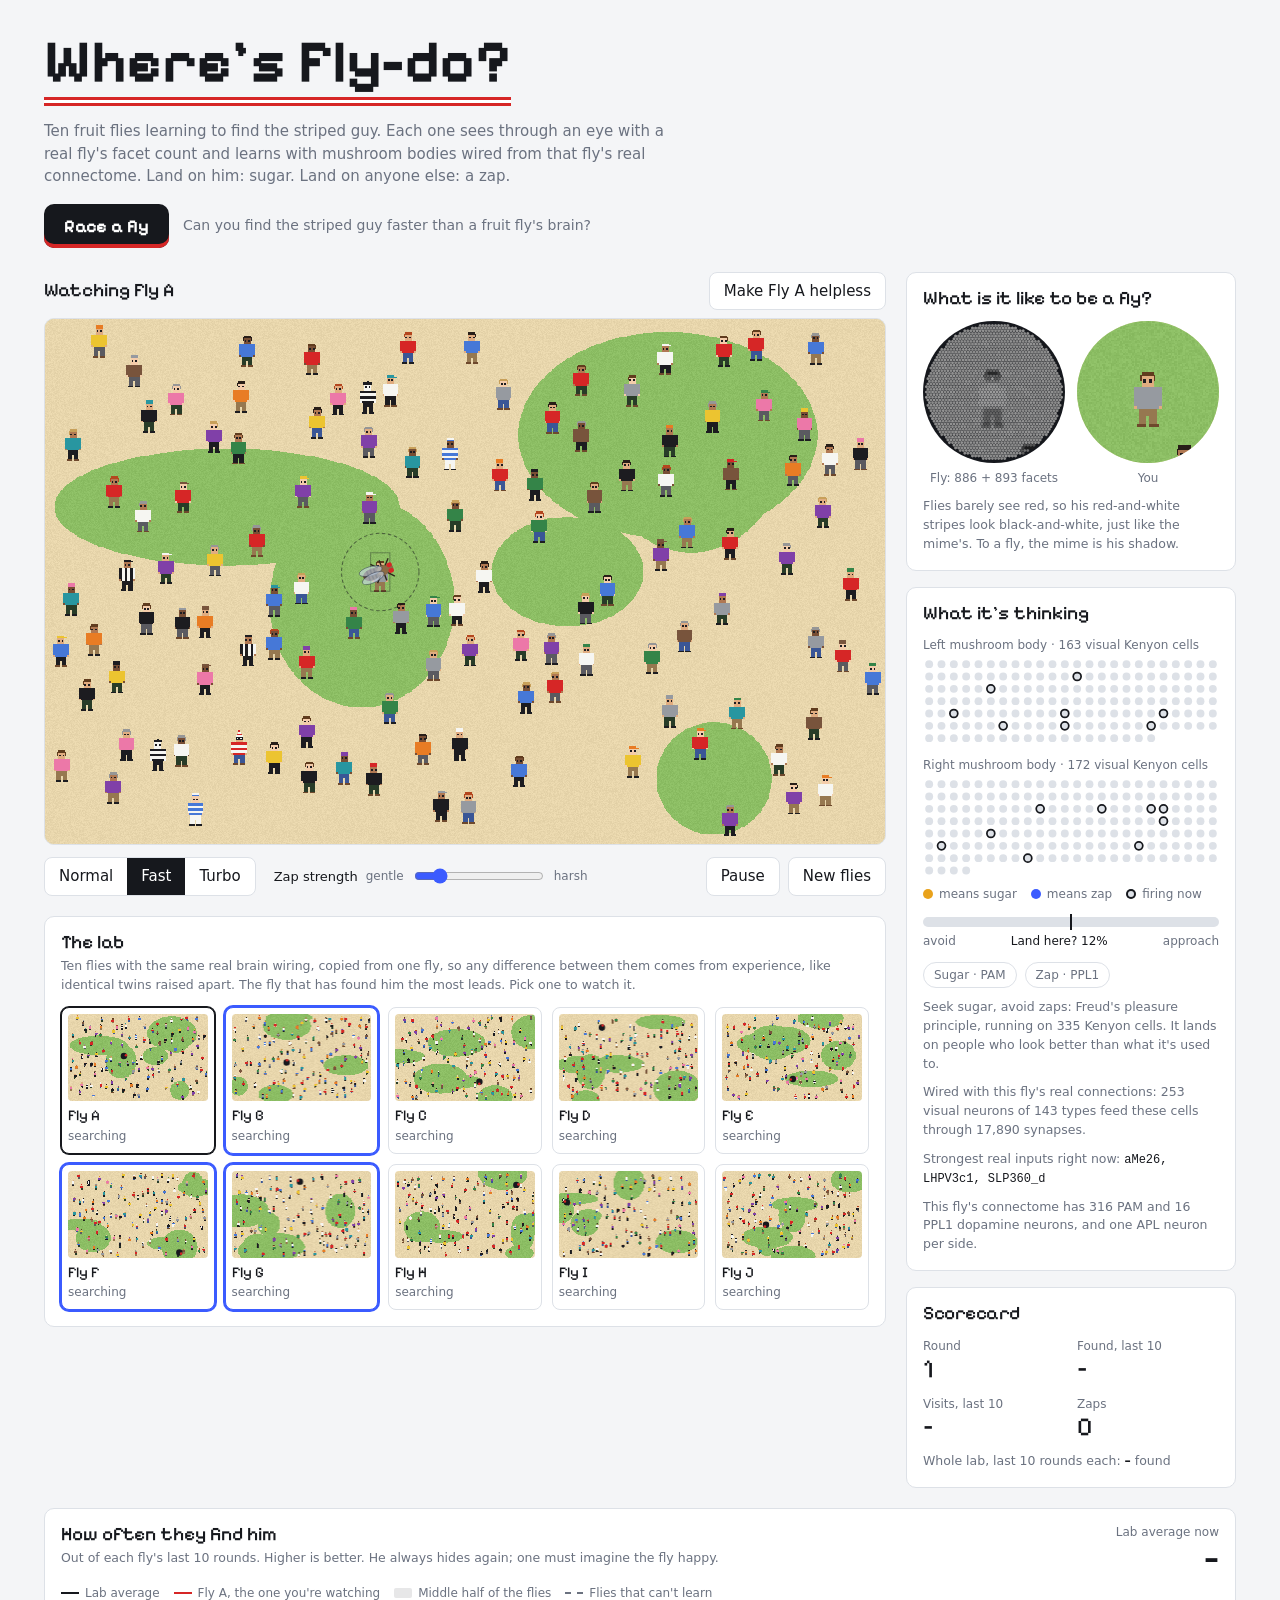
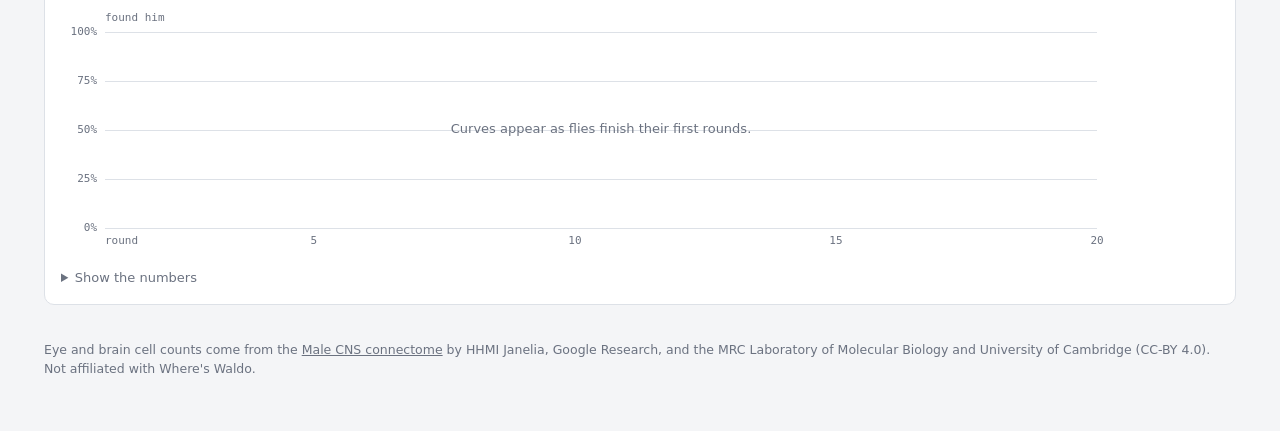
==== commit 64567ee2: "Show the fly racing on the crowd The race used to hide the fly. Now its search plays back on the sam" ====
--- a/index.html
+++ b/index.html
@@ -183,6 +183,7 @@
   <script src="src/wiring.js"></script>
   <script src="src/brain.js"></script>
   <script src="src/game.js"></script>
+  <script src="src/sprite.js"></script>
   <script src="src/race.js"></script>
   <script src="src/ui.js"></script>
 </body>
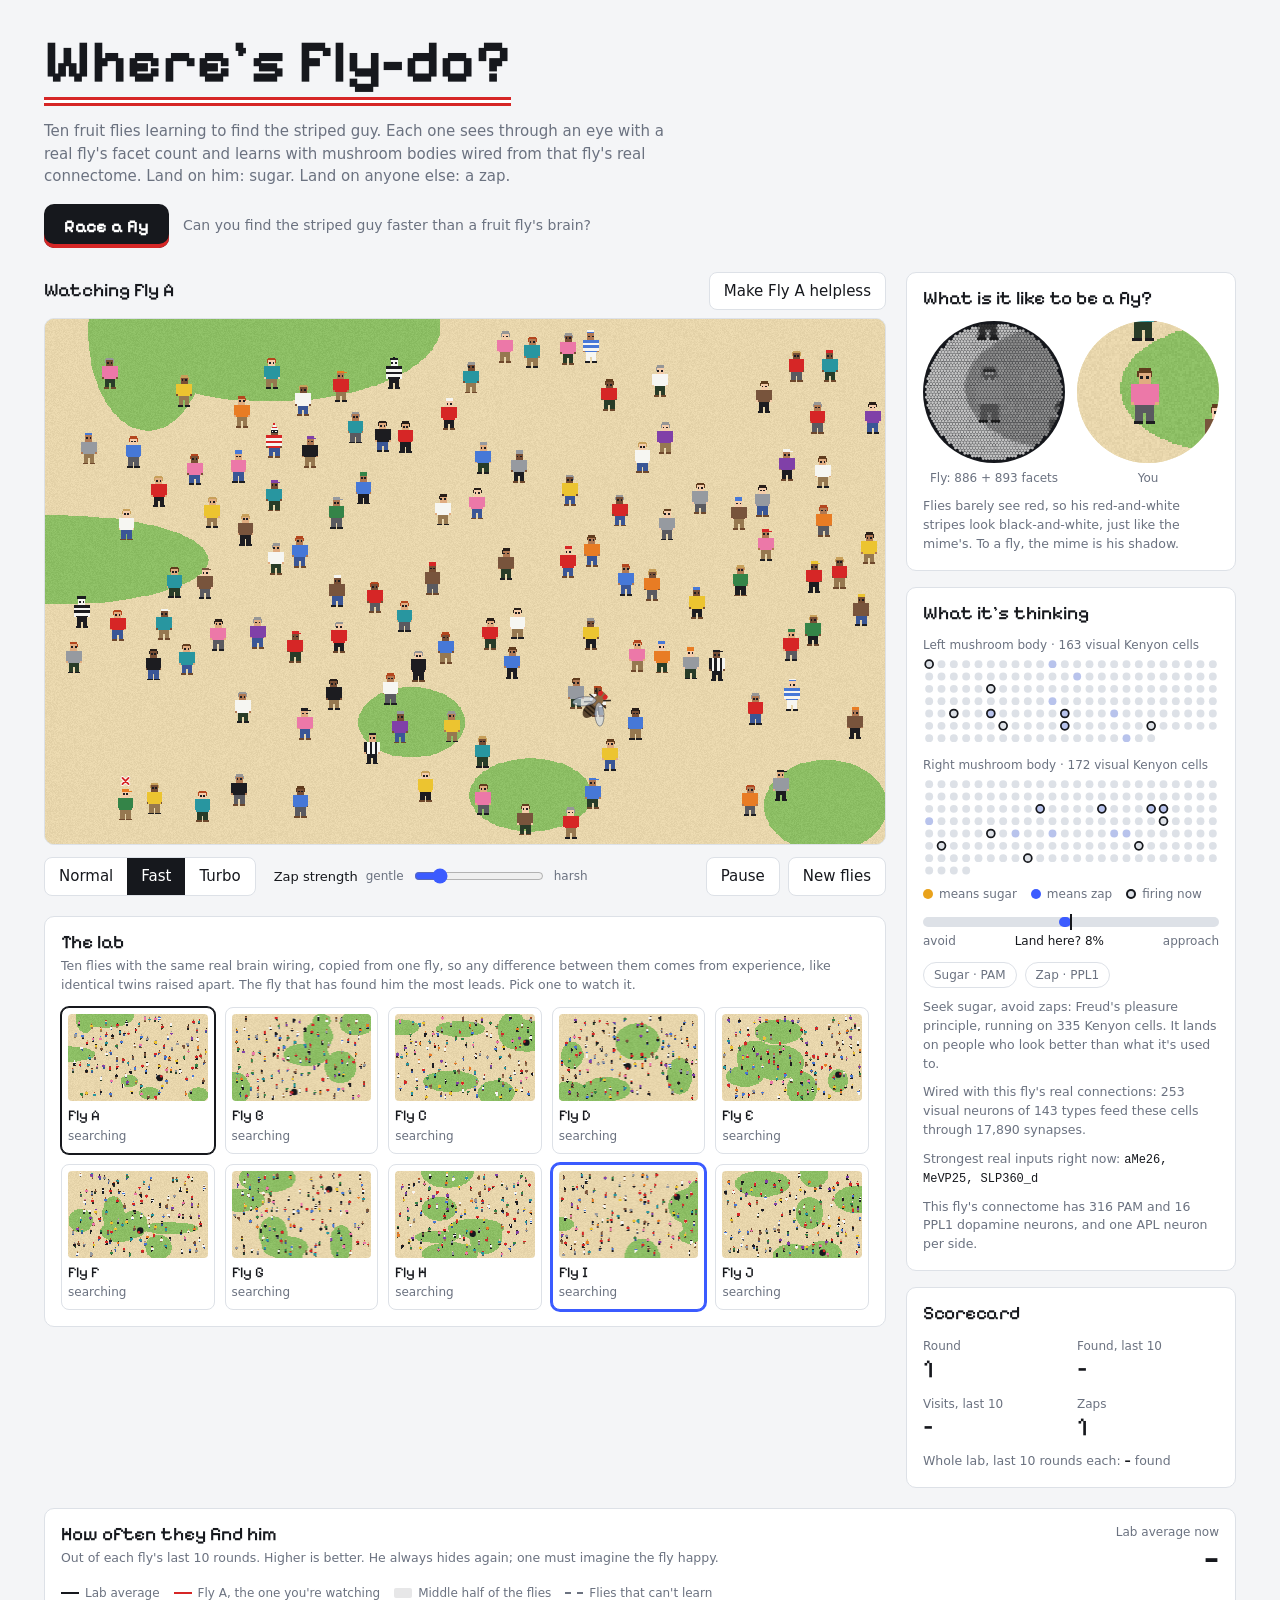
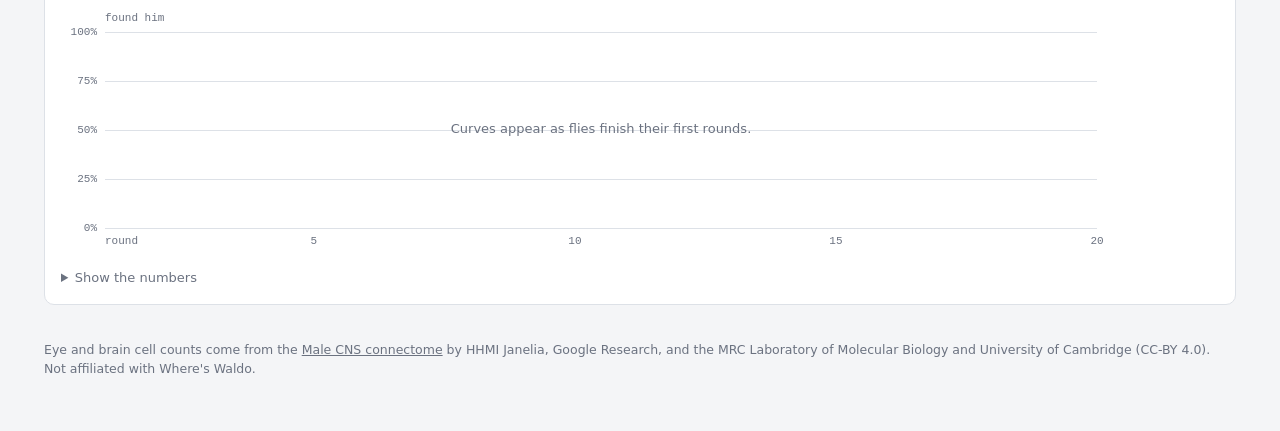
==== commit dfafe25e: "Smarter fly search, click-outside to close, safer races, arcade countdown - Fix the fly circling one" ====
--- a/index.html
+++ b/index.html
@@ -22,7 +22,7 @@
   <meta name="twitter:image:alt" content="A pixel-art crowd with a fruit fly searching it, and the striped guy seen through human eyes next to a fly's gray compound eye.">
   <link rel="preconnect" href="https://fonts.googleapis.com">
   <link rel="preconnect" href="https://fonts.gstatic.com" crossorigin>
-  <link rel="stylesheet" href="https://fonts.googleapis.com/css2?family=Pixelify+Sans:wght@500;700&display=swap">
+  <link rel="stylesheet" href="https://fonts.googleapis.com/css2?family=Pixelify+Sans:wght@500;700&family=Press+Start+2P&display=swap">
   <link rel="stylesheet" href="style.css">
 </head>
 <body>
--- a/style.css
+++ b/style.css
@@ -494,11 +494,13 @@
   padding: 24px;
   overflow-y: auto;
   background: rgba(22, 24, 29, 0.55);
+  cursor: pointer; /* the dimmed lab closes the race */
 }
 
 .race[hidden] { display: none; }
 
 .race-box {
+  cursor: auto;
   width: min(1000px, 100%);
   padding: 16px 18px 18px;
   border-radius: 14px;
@@ -542,7 +544,7 @@
   justify-content: center;
   background: #e8dcb0;
   color: var(--ink);
-  font: 700 96px/1 var(--display);
+  font: 140px/1 "Press Start 2P", var(--display); /* arcade digits; Pixelify's 2 looked squashed this big */
 }
 
 .race-countdown[hidden] { display: none; }
@@ -564,7 +566,7 @@
 @media (max-width: 640px) {
   .race { padding: 0; background: var(--paper); }
   .race-box { min-height: 100%; border-radius: 0; padding: 12px; }
-  .race-countdown { font-size: 72px; }
+  .race-countdown { font-size: 96px; }
   .hud-value { font-size: 18px; }
 }
 
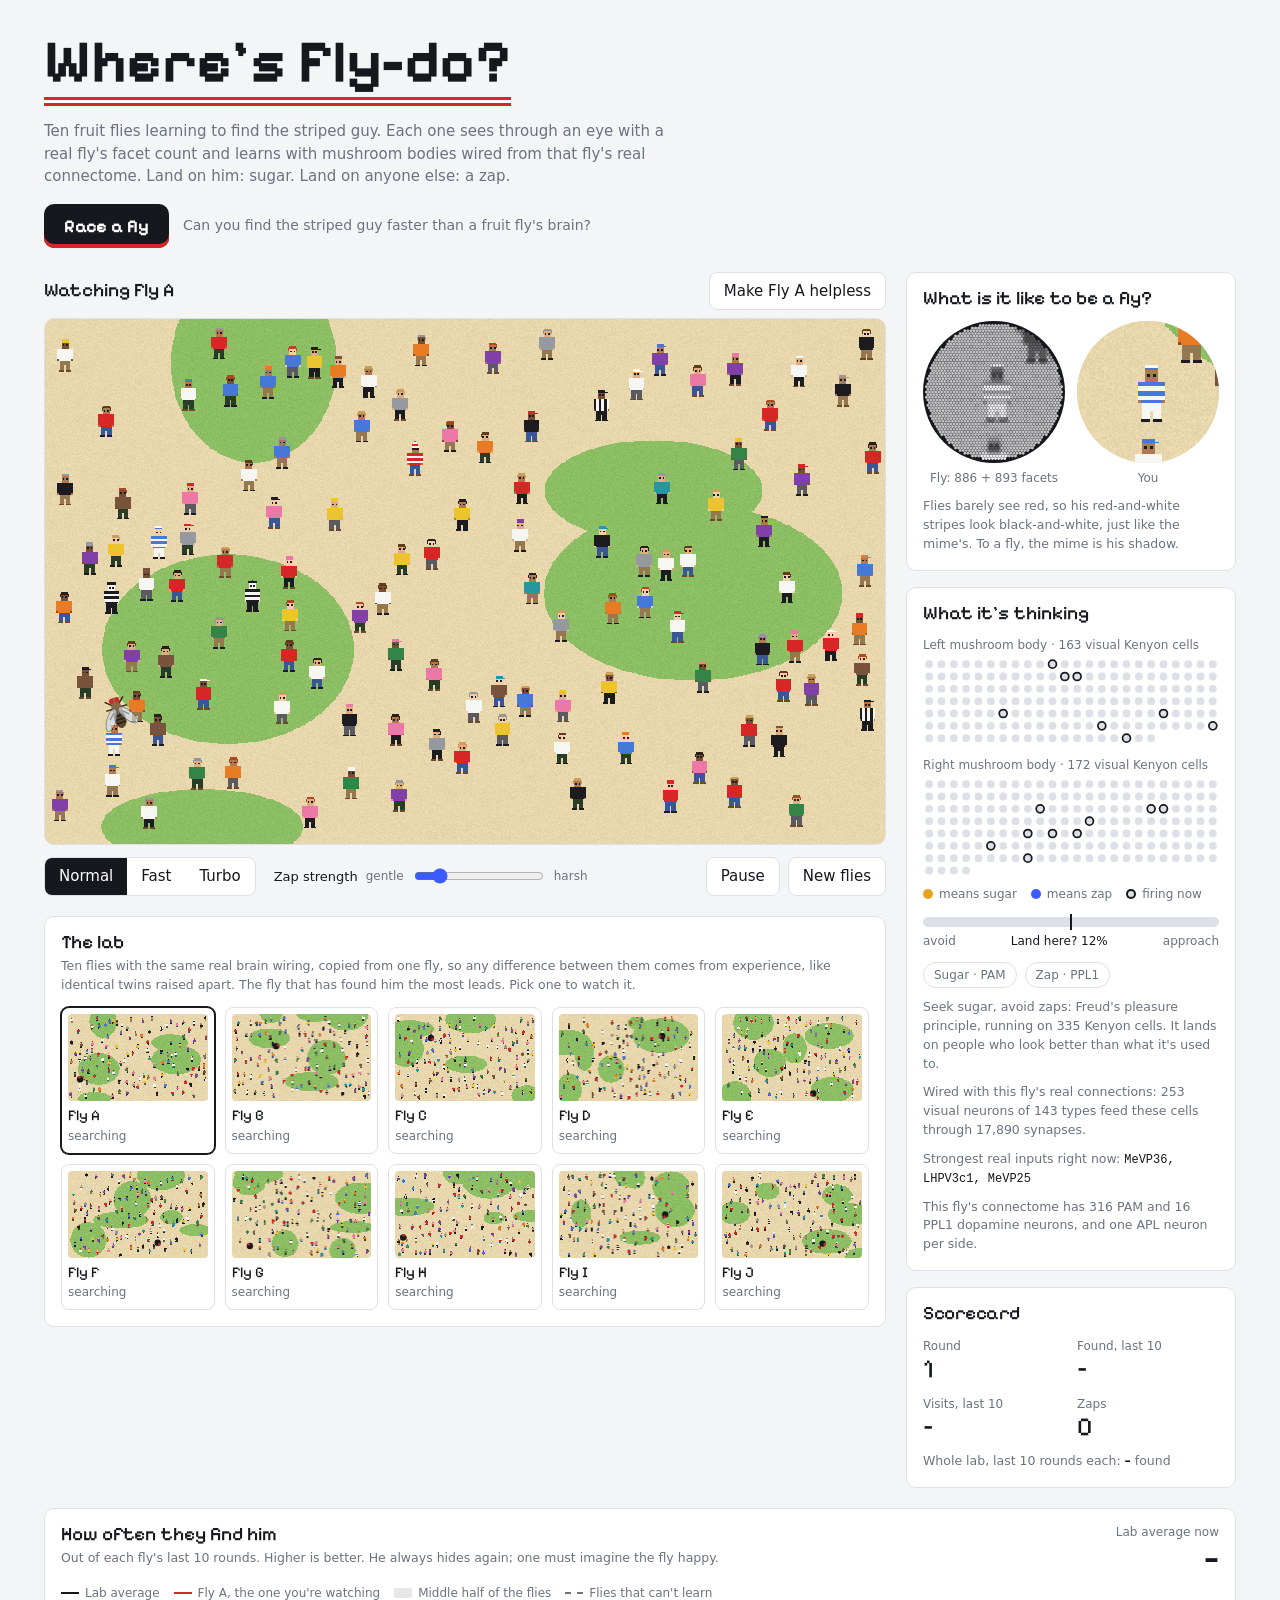
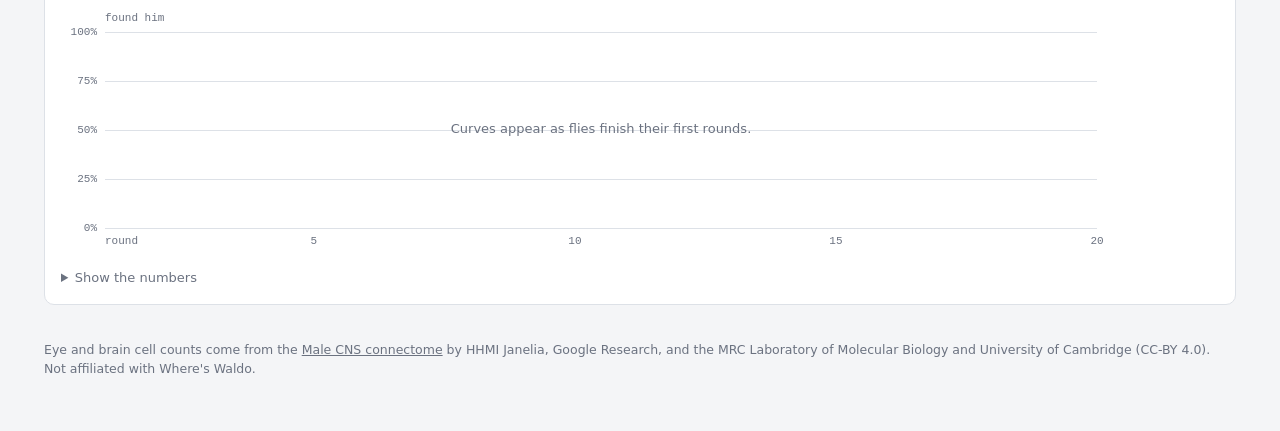
==== commit cdbdf9bc: "Default speed is Normal Co-Authored-By: Claude Fable 5.1 <noreply@anthropic.com>" ====
--- a/index.html
+++ b/index.html
@@ -48,8 +48,8 @@
       </div>
       <div class="controls">
         <div class="seg" role="group" aria-label="Speed">
-          <button type="button" data-speed="normal" aria-pressed="false">Normal</button>
-          <button type="button" data-speed="fast" aria-pressed="true">Fast</button>
+          <button type="button" data-speed="normal" aria-pressed="true">Normal</button>
+          <button type="button" data-speed="fast" aria-pressed="false">Fast</button>
           <button type="button" data-speed="turbo" aria-pressed="false">Turbo</button>
         </div>
         <label class="zap">
--- a/style.css
+++ b/style.css
@@ -296,7 +296,6 @@
 .card.leader .rank { background: var(--ink); color: #fff; }
 .card:hover { border-color: #b9bfc9; }
 .card[aria-pressed="true"] { border-color: var(--ink); box-shadow: 0 0 0 1px var(--ink); }
-.card[data-flash="zap"] { border-color: var(--volt); box-shadow: 0 0 0 2px var(--volt); }
 
 /* When a fly finds him, its card glows green for a second, on a layer of its own so the
    watched-fly outline underneath stays put. */
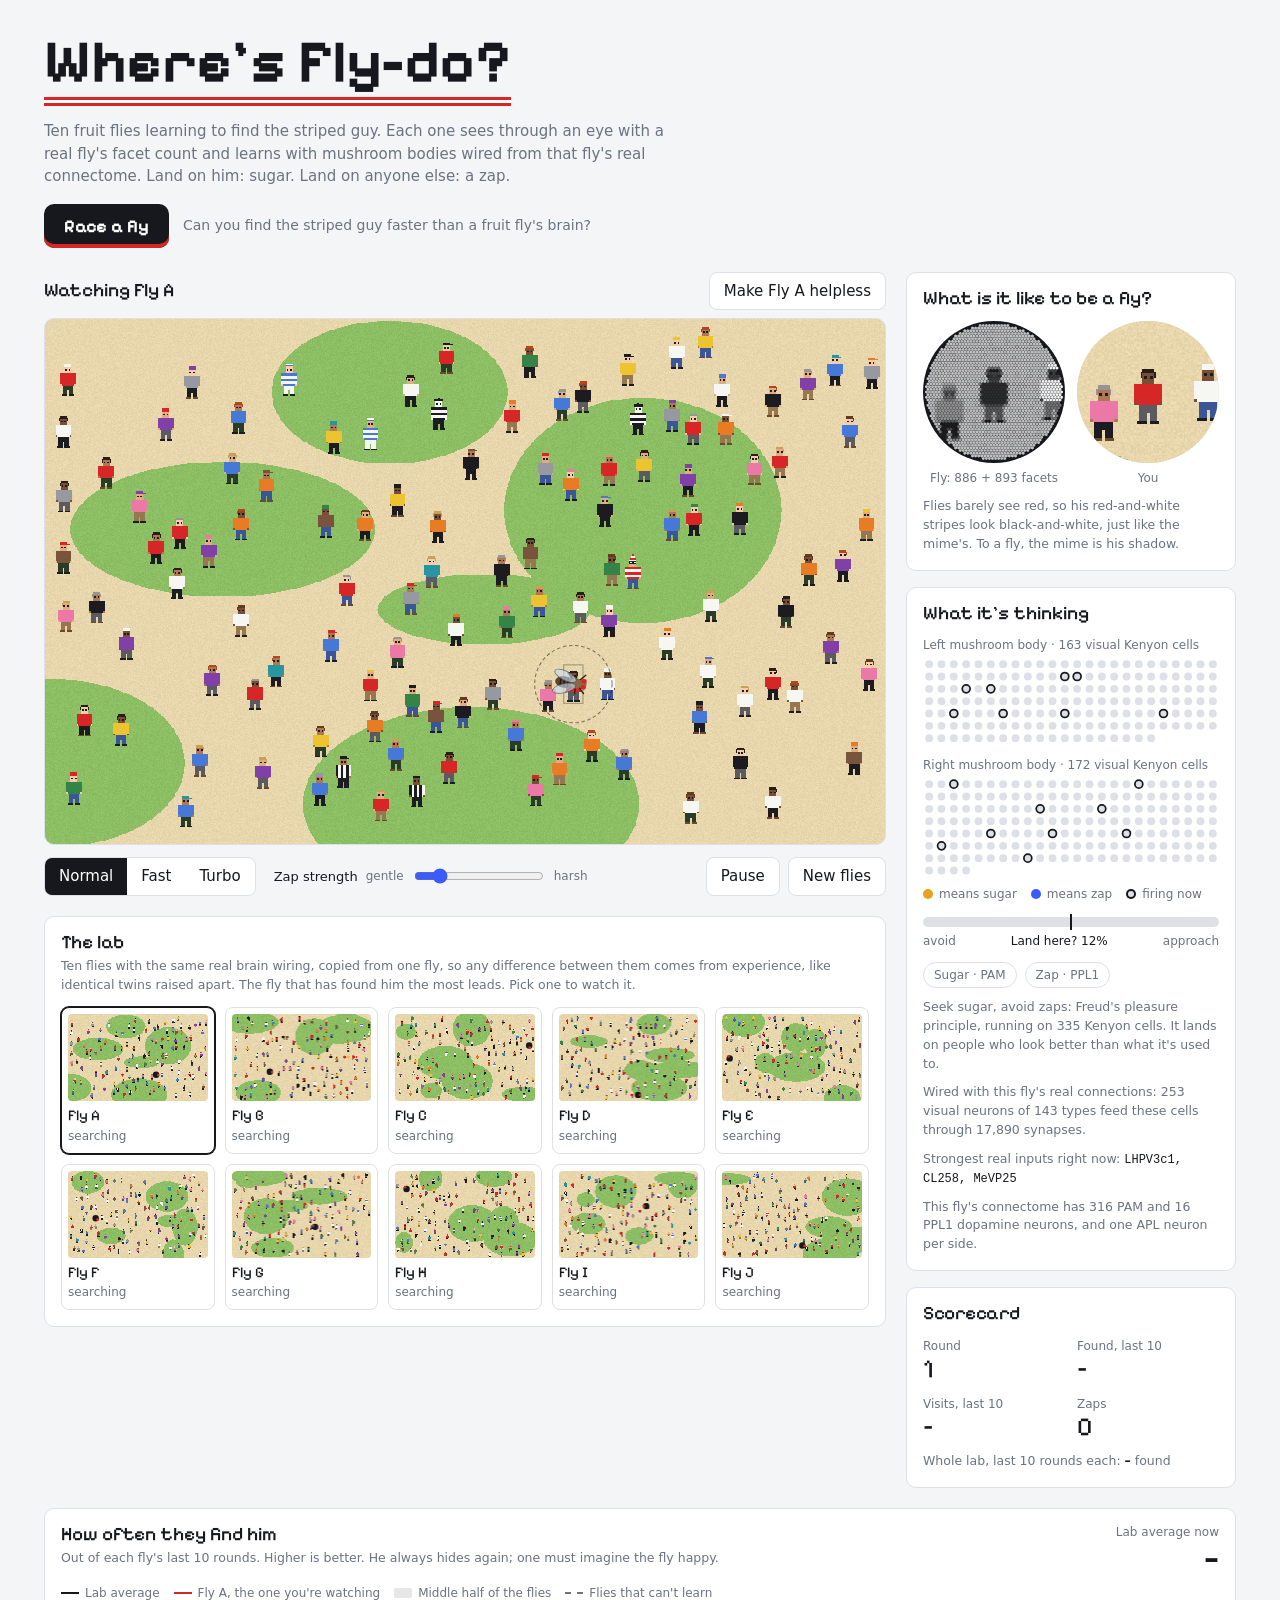
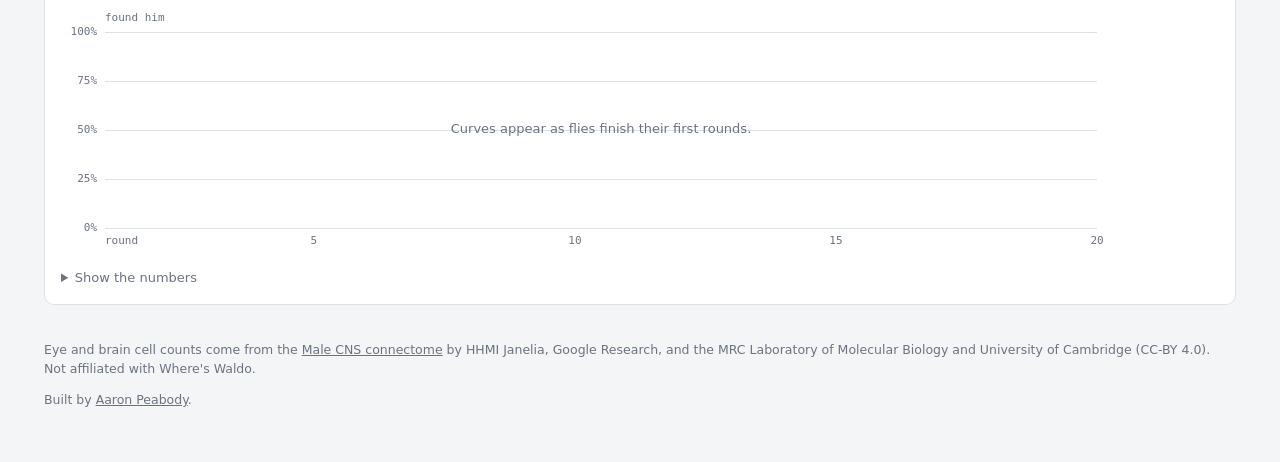
==== commit c0ac5e11: "Credit the build to aaronpeabody.dev in the footer The page had no attribution at all. One line unde" ====
--- a/index.html
+++ b/index.html
@@ -142,6 +142,7 @@
 
   <footer class="footer">
     <p>Eye and brain cell counts come from the <a href="https://male-cns.janelia.org/">Male CNS connectome</a> by HHMI Janelia, Google Research, and the MRC Laboratory of Molecular Biology and University of Cambridge (CC-BY 4.0). Not affiliated with Where's Waldo.</p>
+    <p>Built by <a href="https://aaronpeabody.dev">Aaron Peabody</a>.</p>
   </footer>
 
   <div id="race" class="race" hidden>
